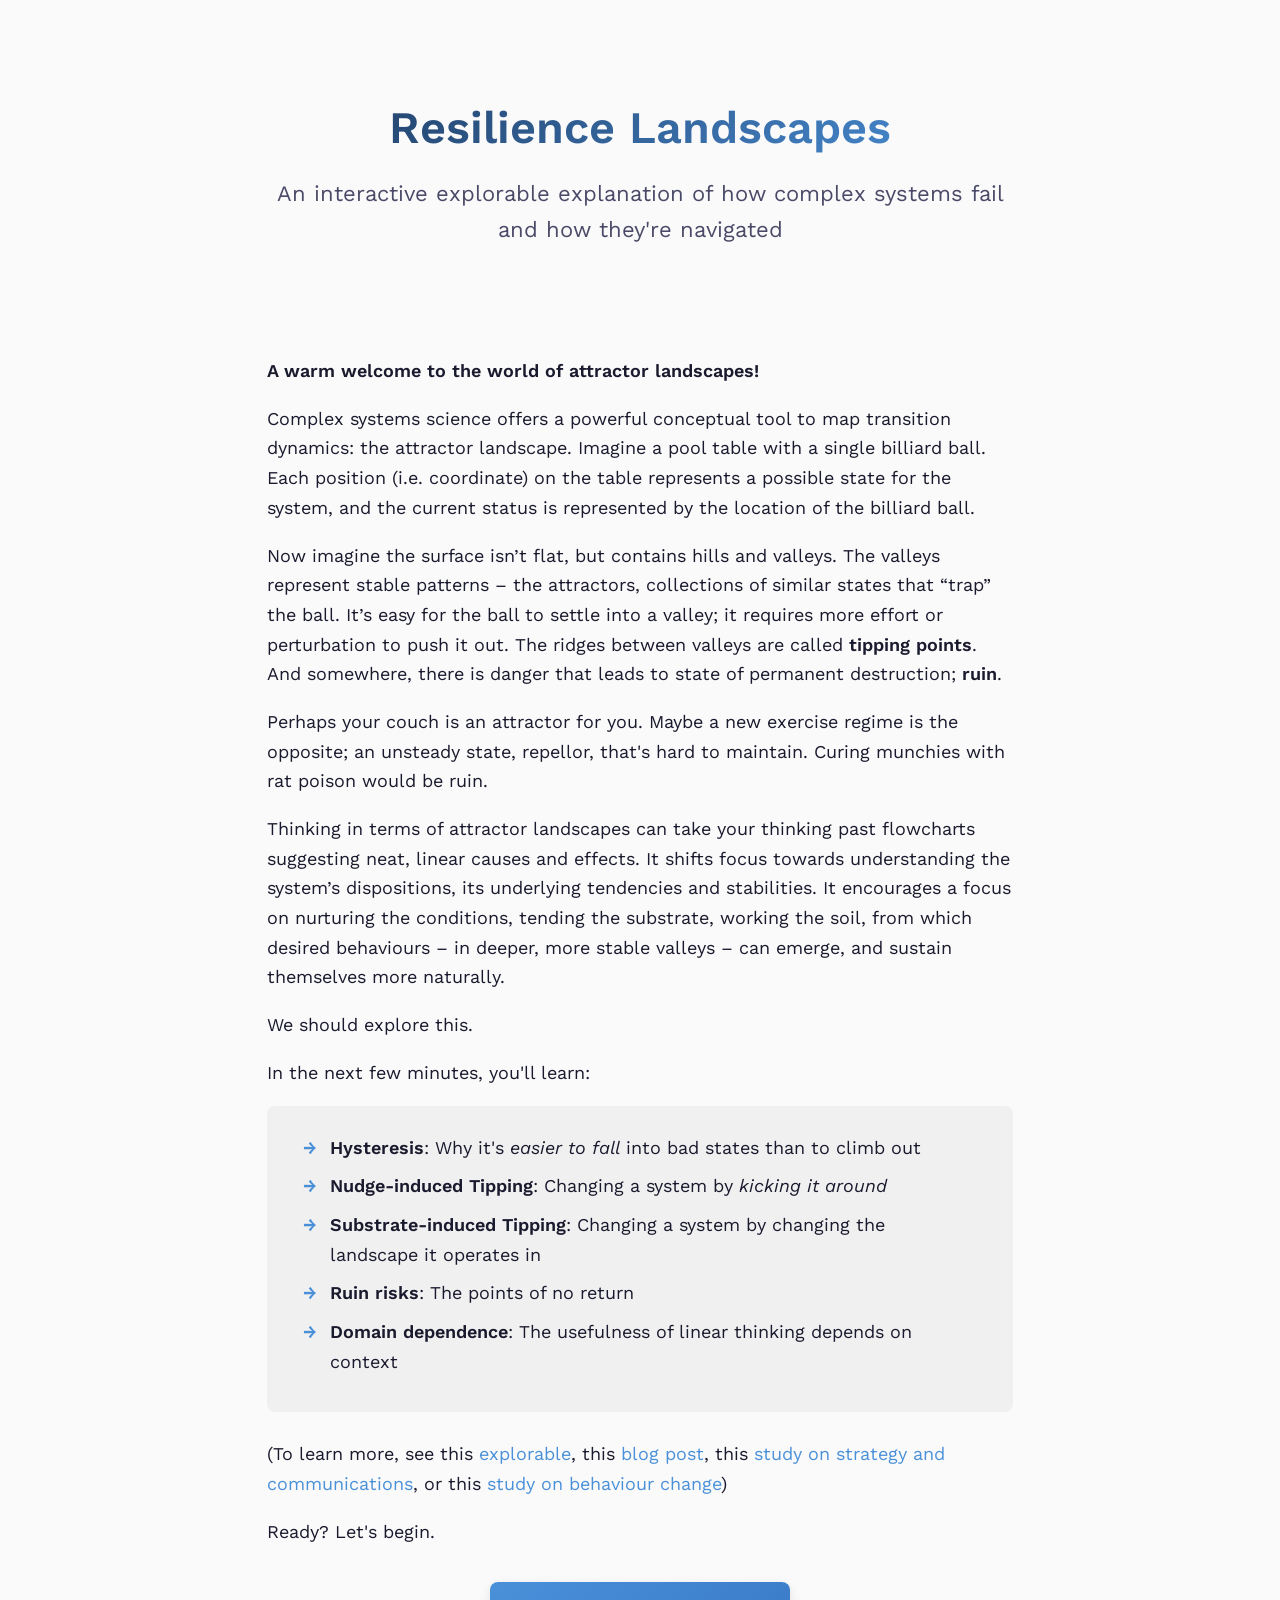
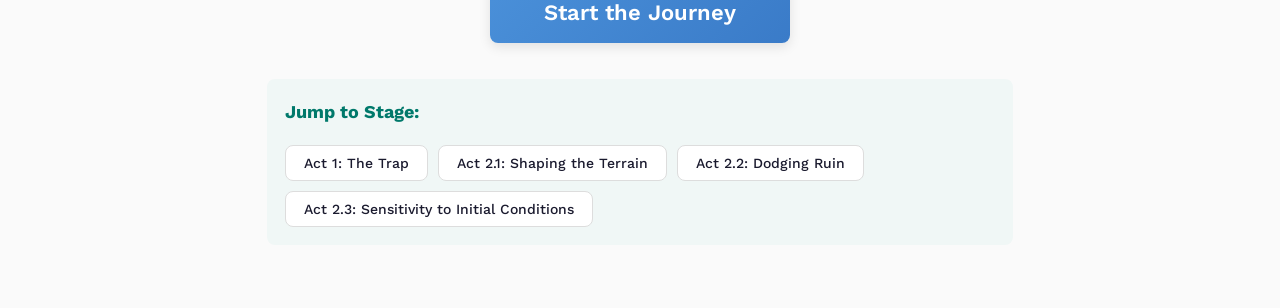
==== index.html @ 866e848c "Redesign lift/lower toggle as two-option switch in lower-right corner, add right-click tip" ====
<!DOCTYPE html>
<html lang="en">

<head>
    <meta charset="UTF-8">
    <meta name="viewport" content="width=device-width, initial-scale=1.0">
    <meta name="description"
        content="An interactive explorable teaching how complex systems fail—using attractor dynamics, tipping points, and early warning signals.">

    <title>Resilience Landscapes</title>
    <link rel="icon" type="image/png" href="favicon.png">
    <!-- Fonts -->
    <link rel="preconnect" href="https://fonts.googleapis.com">
    <link rel="preconnect" href="https://fonts.gstatic.com" crossorigin>
    <link href="https://fonts.googleapis.com/css2?family=Work+Sans:wght@400;500;600;700&display=swap" rel="stylesheet">

    <!-- Styles -->
    <link rel="stylesheet" href="css/styles.css">
</head>

<body>
    <main id="app">
        <!-- Introduction -->
        <section class="narrative-section" id="intro">
            <!-- Title Section -->
            <header class="title-section">
                <h1>Resilience Landscapes</h1>
                <p class="subtitle">An interactive explorable explanation of how complex systems fail and how they're
                    navigated</p>
            </header>

            <p><strong>A warm welcome to the world of attractor landscapes!</strong></p>
            <p>
                Complex systems science offers a powerful conceptual tool to map transition dynamics: the attractor
                landscape. Imagine a pool table with a single billiard ball. Each position (i.e. coordinate) on the
                table represents a
                possible state for the system, and the current status is represented by the location of the billiard
                ball.
            </p>
            <p>
                Now imagine the surface isn’t flat, but contains hills and valleys. The valleys represent stable
                patterns – the attractors, collections of similar states that “trap” the ball. It’s easy for the ball to
                settle into a valley; it requires more effort or perturbation to push it out. The ridges between valleys
                are called <strong>tipping points</strong>. And somewhere, there is danger that leads
                to state of permanent destruction; <strong>ruin</strong>.
            </p>
            <p>
                Perhaps your couch is an attractor for you. Maybe a new exercise regime is the opposite; an unsteady
                state, repellor, that's hard to maintain. Curing munchies with rat poison would be ruin.
            </p>
            <p>
                Thinking in terms of attractor landscapes can take your thinking past flowcharts suggesting neat, linear
                causes and effects. It shifts focus towards understanding the system’s dispositions, its underlying
                tendencies and stabilities. It encourages a focus on nurturing the conditions, tending the substrate,
                working the soil, from which desired behaviours – in deeper, more stable valleys – can emerge, and
                sustain themselves more naturally.
            </p>
            <p>
                We should explore this.
            </p>
            <p>
                In the next few minutes, you'll learn:
            </p>
            <ul class="learning-goals">
                <li><strong>Hysteresis</strong>: Why it's <em>easier to fall</em> into bad states than to climb out</li>
                <li><strong>Nudge-induced Tipping</strong>: Changing a system by <em>kicking it around</em></li>
                <li><strong>Substrate-induced Tipping</strong>: Changing a system by changing the landscape it operates
                    in</li>
                <li><strong>Ruin risks</strong>: The points of no return</li>
                <li><strong>Domain dependence</strong>: The usefulness of linear thinking depends on context</li>
            </ul>
            <p>
                (To learn more, see this <a href="https://ncase.me/attractors" target="_blank">explorable</a>, this
                <a href="http://mattiheino.com/sense-of-safety" target="_blank">blog post</a>, this <a
                    href="https://doi.org/10.3389/fpsyg.2024.1346542" target="_blank">study on strategy and
                    communications</a>, or this <a href="https://doi.org/10.1080/17437199.2022.2146598"
                    target="_blank">study on behaviour change</a>)
            </p>
            <p>
                Ready? Let's begin.
            </p>
            <button class="start-button" id="start-btn">Start the Journey</button>

            <div class="act-navigation" style="margin: 2rem 0; padding: 1rem; background: #f0f7f6; border-radius: 8px;">
                <p style="margin-top: 0; font-weight: bold; color: #00796b;">Jump to Stage:</p>
                <div style="display: flex; gap: 10px; flex-wrap: wrap;">
                    <button class="nav-link-btn" data-act="act1">Act 1: The Trap</button>
                    <button class="nav-link-btn" data-act="act2-s1">Act 2.1: Shaping the Terrain</button>
                    <button class="nav-link-btn" data-act="act2-s2">Act 2.2: Dodging Ruin</button>
                    <button class="nav-link-btn" data-act="act2-s3">Act 2.3: Sensitivity to Initial Conditions</button>
                </div>
            </div>
        </section>

        <!-- Act 1: The Trap (Hysteresis) -->
        <section class="act-section" id="act1" style="display: none;">
            <h2>Act 1: The Trap</h2>

            <div id="act1-narrative-overlay" class="narrative-overlay hidden">
                <!-- Screen 1: Debrief -->
                <div id="act1-screen-debrief" class="screen">
                    <h3>What just happened?</h3>
                    <p>
                        You probably noticed: it took <strong class="entry-cost">1 click</strong> to fall in,
                        but it required <strong class="exit-cost">~8 clicks</strong> of persistent effort to escape.
                    </p>
                    <p>
                        This asymmetry is called <strong>hysteresis</strong>.
                    </p>
                    <p>
                        For example: Communities lose trust quickly but rebuild it slowly.
                        It's easy to fall into bad states, expensive to escape.
                    </p>
                    <p>
                        Or think of a neighborhood that loses its last grocery store.
                        Residents leave. Property values drop. Getting a new store?
                        That requires <em>reversing</em> a downward spiral – far harder than the initial decline.
                    </p>
                    <p>
                        It is rarely a single thing that causes anything in human systems, but rather often a
                        combination of
                        factors that only become known after the fact. This is captured in the sayings "Everything is
                        obvious, once you know the answer", as well as "It's tough to make predictions, especially about
                        the
                        future."
                    </p>
                    <p>
                        Notice that by moving the ball to the adjacent tiles, you did something very important. You took
                        steps to the <strong>"adjacent possible"</strong> state; a place you could get from where you
                        currently were. This
                        will be explored as we move further.
                    </p>
                    <button class="continue-btn" id="act1-btn-continue">Continue →</button>
                </div>
            </div>

            <div class="act-content">
                <p class="instruction">
                    The ball sits on a plateau. <strong>Click an adjacent tile</strong> to move the ball.
                    <br><br>
                    Try to get it into the valley (the dark green area).
                </p>
                <div class="simulation-container">
                    <canvas id="act1-canvas"></canvas>
                    <div class="controls">
                        <!-- Click counter removed per user request -->
                    </div>
                </div>
                <div class="act1-phases">
                    <div class="phase" id="phase2-instructions" style="display: none;">
                        <p>Now <strong>move the ball OUT of the valley</strong>. Slopes are slippery – if you stop for
                            too long, the ball will slide back down!</p>
                    </div>
                </div>
            </div>
        </section>


        <!-- Act 1 Intermission (Omitted for the time being on purpose!) -->
        <section class="act-section" id="intermission" style="display: none;">
            <h2>Intermission</h2>
            <div class="act-content">
                <p>
                    What did you think about this first interaction?
                </p>

                <form name="act1-feedback" method="POST" netlify data-netlify="true" class="feedback-form"
                    style="margin: 2rem 0;">
                    <input type="hidden" name="form-name" value="act1-feedback" />
                    <input type="hidden" name="attempts" id="stats-attempts" value="1" />
                    <input type="hidden" name="nudges_out" id="stats-nudges-out" value="0" />

                    <!-- Honeypot field - hidden from humans, visible to bots -->
                    <div class="ohnohoney">
                        <label for="website">Website</label>
                        <input type="text" name="website" id="website" autocomplete="off" tabindex="-1" />
                    </div>

                    <textarea name="feedback" id="user-feedback" placeholder="Share your thoughts here..."
                        style="width: 100%; min-height: 120px; padding: 1rem; border-radius: 8px; border: 1px solid #ddd; font-family: inherit; margin-bottom: 1rem;"></textarea>
                    <button type="submit" class="continue-btn" id="send-feedback-btn">Share Thoughts</button>
                    <p id="feedback-thanks" style="display: none; color: #4db6ac; font-weight: bold; margin-top: 1rem;">
                        Thanks for the feedback!
                    </p>
                </form>

                <button class="continue-btn" id="continue-to-act2" style="margin-top: 1rem;">Continue to Act 2
                    →</button>
            </div>
        </section>

        <!-- Act 2: Changing the Landscape -->
        <section class="act-section" id="act2" style="display: none;">
            <h2>Act 2: Changing the Landscape</h2>

            <div id="act2-narrative-overlay" class="narrative-overlay">
                <!-- Screen 1: System Definition -->
                <div id="act2-screen-setup" class="screen active">
                    <h3>Define your System</h3>
                    <p>Before we begin, think of a system you care about, and which is trying to reach some goal
                        – this could be e.g. yourself, or your community, city, or organisation. Let's
                        imagine the <strong>ball</strong> is that system.</p>

                    <div class="input-group">
                        <label>What is your system?</label>
                        <input type="text" id="act2-input-system" placeholder="e.g. Townsville" />
                    </div>

                    <p>Now, what is a desirable state – a <strong>goal</strong> – this system is striving for? This will
                        be
                        represented by the <strong>star</strong> (⭐) on your landscape.</p>

                    <div class="input-group">
                        <label>What is the goal the system is reaching for?</label>
                        <input type="text" id="act2-input-goal"
                            placeholder="e.g. Ability to survive a 1-week electricity outage" />
                    </div>

                    <button class="continue-btn" id="act2-btn-next-1">Next</button>
                </div>

                <!-- Screen 2: Landscape Mechanics -->
                <div id="act2-screen-concepts" class="screen">
                    <h3>The Landscape of States</h3>
                    <p>In this view, each coordinate on the landscape represents a possible "state" of your system.</p>
                    <p><strong>Valleys</strong> are attractors: collections of coordinates that naturally pull the
                        system toward
                        them. If <span class="val-goal">your goal</span> is a set of states in an attractor, it's easy
                        to maintain it.</p>
                    <p><strong>Ridges</strong> are "repellors": unstable or difficult states that push the system away.
                        If <span class="val-goal">your goal</span> is a set of states in a repellor, it's difficult to
                        maintain it.
                    </p>
                    <p>But navigation is not necessarily about moving the ball directly – it could be about shaping the
                        landscape of
                        possibilities, as we'll see next.</p>
                    <button class="continue-btn" id="act2-btn-next-2">Next</button>
                </div>

                <!-- Screen 3: N-Tipping (Observation) -->
                <div id="act2-screen-observation" class="screen">
                    <h3>Stability goes bye-bye in the wild!</h3>
                    <p>In act 1 you had perfect control of the ball, and the environment was static.</p>
                    <p>But living systems don't exist in a vacuum. They are constantly influenced by external
                        and internal events, including shocks and interactions with their environment.</p>
                    <p>Watch how the smaller events – vibrations – and larger shocks, depicted by <strong>red
                            arrows</strong>, nudge <span class="val-system">your system</span>
                        in its space of possibilities.
                        Just observe how it drifts through its current environment.</p>
                    <button class="continue-btn" id="act2-btn-ready">Begin Observation</button>
                </div>

                <!-- Screen 4: B-Tipping Prompt -->
                <div id="act2-screen-play-prompt" class="screen">
                    <h3>Reshaping the Path</h3>
                    <p>Now it's your turn. To help <span class="val-system">the system</span> reach <span
                            class="val-goal">the goal</span>, you must reshape the terrain itself. But first, a few
                        concepts.</p>
                    <p>When real systems abruptly change their state ("tip"), it happens by one or both of the following
                        processes:</p>
                    <p>
                        <strong>N-Tipping</strong> ("noise-induced"): In Act 1, you nudged the system over a tipping
                        point, and it fell into the attractor valley.
                    </p>
                    <p>
                        <strong>B-tipping</strong> ("bifurcation-induced"): Here tipping occurs, when what the landscape
                        allows, is changed.
                    </p>
                    <p>In what follows, you're acting more as a steward than a driver of the system. <strong>Stamp the
                            terrain</strong> (click to lift/lower) to create a path of attractors – and
                        remove the repellors standing in the way.</p>
                    <button class="continue-btn" id="act2-btn-start">Start stewarding</button>
                    <p class="tip" style="font-size: 0.85rem; color: #666; margin-top: 0.75rem; font-style: italic;">
                        💡 Tip: On a computer, you can right-click to quickly toggle between lift and lower.
                    </p>
                </div>

                <!-- Screen 5: Strategic Debrief (Retry 1) -->
                <div id="act2-screen-strategy" class="screen">
                    <h3>Success!</h3>
                    <p>You reached <span class="val-goal">the goal</span> in <span class="val-clicks">X</span>
                        stamps.
                    </p>
                    <p>But can we be more strategic? Often, it's more effective to first <strong>lower terrain below
                            the
                            goal</strong>
                        deeply, then <strong>craft a valley backwards</strong> from the goal to wherever the ball
                        now
                        is.</p>
                    <p>You can also <strong>raise the areas</strong> where you <em>don't</em> want the system to go,
                        to
                        make negative movement harder.</p>
                    <p><strong>Warning:</strong> Notice that a skull has emerged in the landscape. This is a state
                        of
                        destruction called
                        <strong>ruin</strong>.
                        Hitting ruin means game over!
                    </p>
                    <button class="continue-btn" id="act2-btn-replay-1">Let's go!</button>
                </div>

                <!-- Screen 6: Strategic Learning (Retry 2) -->
                <div id="act2-screen-comparison" class="screen">
                    <div id="comparison-result">
                        <!-- Dynamic text -->
                    </div>
                    <p>Working backwards from a goal is what people mean when they say <em>"begin with the end in
                            mind"</em>.</p>
                    <p>There was uncertainty about where the ball would be by the time your "canal"
                        was finished, but you were able to hold off the final part of the construction to the last
                        minute.</p>
                    <p><strong>But there's a
                            catch:</strong> This strategy works because the landscape and the goal are stable, and
                        you
                        can invest your resources ("stamps") up front, knowing they will pay dividents later.</p>
                    <p>Try using the same "working backwards" strategy again, but <strong>beware:</strong>
                        There are now many more coordinates that instill ruin.</p>
                    <p>In complex systems, preventing ruin is imperative:
                    <blockquote><strong>"The first rule of life is not to die."</strong></blockquote>
                    This is because destruction nullifies all your potential future wins. Hence, take risks but cut
                    your
                    downside.</p>
                    <p>You can do this by <strong>immediately raising the terrain</strong> below ruin states.</p>
                    <p>Do this first, then carry on with the "working backwards from the goal" strategy.</p>
                    <button class="continue-btn" id="act2-btn-replay-2">Start Final Try</button>
                </div>

                <!-- Screen 7: Act 2 Stage 2 Surprise (Uh-oh) -->
                <div id="act2-screen-s2-surprise" class="screen">
                    <h3>Uh-oh!</h3>
                    <p>Something has profoundly shifted!</p>
                    <p>What was once your <strong>Goal</strong> (⭐) has collapsed into a <strong>Ruin</strong> (💀).
                        Reaching it now means failure for <span class="val-system">the system</span>.</p>
                    <p>This is what often happens in the real world; today's goals can be tomorrow's stray paths.
                    </p>
                    <p>Your new <strong>Goal</strong> has moved to the North-West. You must pivot your landscaping
                        strategy
                        immediately to avoid disaster!</p>
                    <button class="continue-btn" id="act2-s2-btn-pivot">Pivot, quickly!</button>
                </div>

                <!-- Screen 7: Final Stage Debrief -->
                <div id="act2-screen-final" class="screen">
                    <h3>Master of Landscapes</h3>
                    <p>You've demonstrated that systemic change isn't just about pushing harder, but changing shape
                        of
                        the possibilities – which states (i.e. coordinates) are easy to arrive at, and which are
                        more
                        difficult.</p>
                    <blockquote>"Changing the landscape changes the future."</blockquote>
                    <p>You've seen that strategies such as "beginning with the end in mind" and working backwards
                        can be
                        effective, but only in the appropriate context; in this case, stability. Conversely, in
                        stable
                        terrains, moving the ball by only shifting the area directly around it, can be very
                        wasteful.
                    </p>
                    <p>By moulding what's possible, you enabled positive B-tipping and mastered the first stage of
                        managing resilience landscapes.</p>
                    <p>There's one more thing to see here. Observe how the ball doesn't always drop to the same
                        direction.
                    </p>
                    <button class="continue-btn" id="act2-btn-complete">Show me.</button>
                </div>

                <!-- Screen 8: Stage 2 Intro -->
                <div id="act2-screen-s2-intro" class="screen">
                    <h3>Stage 2: The Evolving Landscape</h3>
                    <p>Now that you've mastered the basics of B-tipping, let's refine your approach.</p>
                    <p>Remember the strategy: First <strong>lower terrain below the goal</strong>, then
                        <strong>craft a
                            valley backwards</strong> to the system's current state. Finally, <strong>raise the
                            areas</strong> you want to avoid.
                    </p>
                    <p>Ready to steward <span class="val-system">the system</span> through this next challenge?</p>
                    <button class="continue-btn" id="act2-s2-btn-start">Start Stage 2</button>
                </div>

                <!-- Screen 8: Act 2 Stage 2 Failure -->
                <div id="act2-screen-s2-failed" class="screen">
                    <h3>System Collapse</h3>
                    <p><span class="val-system">The system</span> reached the <strong>Ruin</strong> state. This is a
                        point of no return from which the system cannot recover.</p>
                    <p>In complex systems, preventing ruin is imperative: "The first rule of life is not to die."
                    </p>
                    <p>This is because destruction nullifies all your potential future wins. Hence, take risks but
                        cut
                        your downside.</p>
                    <button class="continue-btn" id="act2-s2-btn-retry">Try Again</button>
                </div>

                <!-- Sensitivity Demo: Retry Overlay -->
                <div id="act2-screen-sensitivity-retry" class="screen">
                    <h3>Sensitivity Check</h3>
                    <p>Watch the ball roll again from the <strong>exact same starting position</strong>.</p>
                    <p>If the system isn't sensitive to initial conditions, it should follow the <em>exact same
                            path</em>. Sometimes it acts similarly, other times it diverges wildly.</p>
                    <button class="continue-btn" id="act2-sens-btn-retry">Start Next Run</button>
                </div>

                <!-- Sensitivity Demo: Explanation -->
                <div id="act2-screen-sensitivity-explainer" class="screen">
                    <h3>Sensitivity to Initial Conditions</h3>
                    <p>Even though the ball started at the exact same spot, tiny microscopic differences (and
                        randomness) caused
                        it to take a completely different path.</p>
                    <p>This is the hallmark of chaos: <strong>Sensitivity to Initial Conditions</strong> (AKA "the
                        butterfly
                        effect").</p>
                    <p>When you deal with the nuances of complex systems, you cannot predict their future path,
                        because
                        you can never measure the current state precisely enough to account for all minute
                        eventualities.</p>
                    <p>To learn more, see Table 1 <a
                            href="https://www.tandfonline.com/doi/full/10.1080/17437199.2022.2146598"
                            target="_blank">here</a>.</p>
                    <button class="continue-btn" id="act2-explainer-btn-next">Continue</button>
                </div>

                <!-- Questionnaire -->
                <div id="act2-screen-questionnaire" class="screen">
                    <h3>Reflection</h3>
                    <p>Help us understand how these concepts apply to your system.</p>

                    <form name="act2-reflection" method="POST" netlify data-netlify="true" class="feedback-form"
                        style="display: block;">
                        <input type="hidden" name="form-name" value="act2-reflection" />

                        <!-- Honeypot field -->
                        <div class="ohnohoney">
                            <label for="website-reflect">Website</label>
                            <input type="text" name="website" id="website-reflect" autocomplete="off" tabindex="-1" />
                        </div>

                        <label style="display:block; margin-top:1rem; font-weight:bold;">1. Ruin States</label>
                        <p style="font-size:0.9rem; margin-bottom:0.5rem;">What might be a "ruin state" (point of no
                            return) for <span class="val-system">your system</span>?</p>
                        <textarea name="ruin_examples"
                            placeholder="e.g. Bankruptcy, ecological collapse, loss of trust..."
                            style="width: 100%; min-height: 60px;"></textarea>

                        <label style="display:block; margin-top:1rem; font-weight:bold;">2. Adjacent
                            Possible</label>
                        <p style="font-size:0.9rem; margin-bottom:0.5rem;">If <span class="val-system">your
                                system</span> is your system and <span class="val-goal">the goal</span> is a goal...
                            what is a positive "adjacent possible" state available right now? E.g. for a person
                            who's
                            looking to increase their physical activity, this could be going out for one extra walk
                            every week.</p>
                        <textarea name="adjacent_possible" placeholder="A state one step from where you're at"
                            style="width: 100%; min-height: 60px;"></textarea>

                        <div style="margin-top:1rem;">
                            <label style="display:flex; align-items:center; gap:0.5rem;">
                                <input type="checkbox" name="cant_think_of_anything" value="yes">
                                <span>I can't think of anything right now.</span>
                            </label>
                        </div>

                        <p style="font-size: 0.8rem; color: #666; margin-top: 1rem;">
                            Privacy Note: Your responses are anonymous and help us improve this educational tool.
                            Avoid
                            sharing data from which you or others could be identified.
                        </p>

                        <button type="submit" class="continue-btn" style="margin-top:1rem;">Submit &
                            Continue</button>
                    </form>
                </div>
            </div>

            <div class="act-content">
                <div id="act2-canvas-wrapper" style="position: relative;">
                    <canvas id="act2-canvas"></canvas>
                </div>

            </div>
        </section>

        <!-- Act 2 Quiz -->
        <section class="quiz-section" id="act2-quiz" style="display: none;">
            <h3>Quick Check</h3>
            <p>For each scenario, decide: was it N-tipping or B-tipping?</p>
            <div class="quiz-questions">
                <div class="quiz-question" data-correct="n">
                    <p class="scenario">A well-funded hospital is overwhelmed by an unexpected pandemic surge.</p>
                    <button class="quiz-btn" data-answer="n">N-Tipping (Random Shock)</button>
                    <button class="quiz-btn" data-answer="b">B-Tipping (Eroded Resilience)</button>
                    <button class="quiz-btn" data-answer="nb">Both in conjunction</button>
                    <div class="feedback"></div>
                </div>
                <div class="quiz-question" data-correct="b">
                    <p class="scenario">A bridge that passed inspections for years suddenly collapses after decades of
                        deferred maintenance.</p>
                    <button class="quiz-btn" data-answer="n">N-Tipping (Random Shock)</button>
                    <button class="quiz-btn" data-answer="b">B-Tipping (Eroded Resilience)</button>
                    <button class="quiz-btn" data-answer="nb">Both in conjunction</button>
                    <div class="feedback"></div>
                </div>
                <div class="quiz-question" data-correct="n">
                    <p class="scenario">A freak lightning strike causes a massive wildfire in a healthy forest.</p>
                    <button class="quiz-btn" data-answer="n">N-Tipping (Random Shock)</button>
                    <button class="quiz-btn" data-answer="b">B-Tipping (Eroded Resilience)</button>
                    <button class="quiz-btn" data-answer="nb">Both in conjunction</button>
                    <div class="feedback"></div>
                </div>
                <div class="quiz-question" data-correct="nb">
                    <p class="scenario">A society where bad governance actors have caused trust to erode, and a single
                        act of police violence causes riots that spread country-wide.</p>
                    <button class="quiz-btn" data-answer="n">N-Tipping (Random Shock)</button>
                    <button class="quiz-btn" data-answer="b">B-Tipping (Eroded Resilience)</button>
                    <button class="quiz-btn" data-answer="nb">Both in conjunction</button>
                    <div class="feedback"></div>
                </div>
            </div>
            <button class="continue-btn" id="continue-to-act2-debrief" style="display: none;">Continue →</button>
        </section>

        <!-- Act 2 Debrief Part 1 -->
        <section class="debrief-section" id="act2-debrief" style="display: none;">
            <div class="debrief-content">
                <h3>Two Paths Towards Change</h3>
                <p>
                    <strong>N-Tipping</strong> (noise-induced): Everything seemed stable.
                    Then a shock pushed the ball over the edge.
                </p>
                <p>
                    <strong>B-Tipping</strong> (bifurcation-induced): The landscape itself changed.
                    The valley eroded until even a gentle breeze was enough to move the ball.
                </p>
                <p>
                    We can think of Black Swans – unexpected extreme events with big consequences – as cases of
                    N-tipping. The COVID-19 pandemic would be one for most people (although it wasn't a surprise for the
                    initiated). N-tipping is not always bad; winning the lottery would count, too.<br><br>
                    For other things, there is no perceptible change as we sit in an attractor, but its resilience
                    slowly erodes – until the formerly-stable state is destabilised and we may not even notice until it
                    actually tips. Such periods of
                    b-tipping-induced instability are times of both opportunity and danger.
                </p>
                <p>
                    Most abrupt changes involve <em>both</em>: Consider
                    a system weakened by gradual erosion, finished off by a shock that
                    wouldn't have mattered years earlier.
                </p>
                <button class="continue-btn" id="continue-to-act2-debrief-2">Continue →</button>
            </div>
        </section>

        <!-- Act 2 Debrief Part 2 -->
        <section class="debrief-section" id="act2-debrief-extra" style="display: none;">
            <div class="debrief-content">
                <p>
                    Consider the following example, and the idiom <em>The straw that broke the camel's back</em>:
                </p>
                <blockquote>
                    "To give an example of the behaviour change process of smoking cessation: The
                    combination of influences on behaviour develops a landscape in which one attractor is ‘smoking’, the
                    other one ‘non-smoking’. Combinations of counselling interventions, environmental factors, access to
                    tobacco products etc. could make the ‘smoking’ attractor more fragile (i.e., shallower). Hence, a
                    small additional push could make the system tip to the other attractor (non-smoking) – for
                    example, a pharmacological intervention that temporarily stopped cravings, improving ability to
                    resist
                    temptations. However, if that new attractor (non-smoking) is also rather shallow, another push –
                    even from random
                    events such as facing some adversity or disappointment, or being offered a smoke by a colleague –
                    could make the system tip back to the previous attractor (smoking). In such a way, the process of
                    stopping smoking and relapsing can be explained as a combination of B and N-tipping." <br><br>
                    - Adapted from (<a href="https://www.tandfonline.com/doi/full/10.1080/17437199.2022.2146598"
                        target="_blank">this article</a>)
                </blockquote>
                <p>
                    When the camel's back finally breaks, you may see analysts running to the scene – to examine the
                    unique back-breaking abilities of the final straw. But often it was never that specific straw! It
                    was
                    everything that came before; the forces shaping of the landscape, and those moving the ball.
                </p>

                <p style="margin-top: 2rem; font-weight: bold;">
                    What are your impressions of this interactive exploration? We'd love to hear from you.
                </p>

                <form name="act2-feedback" method="POST" netlify data-netlify="true" class="feedback-form"
                    style="margin: 1rem 0;">
                    <input type="hidden" name="form-name" value="act2-feedback" />
                    <input type="hidden" name="act" value="act2" />
                    <input type="hidden" name="system" id="form-act2-system" value="" />
                    <input type="hidden" name="goal" id="form-act2-goal" value="" />

                    <!-- Honeypot field -->
                    <div class="ohnohoney">
                        <label for="website-act2">Website</label>
                        <input type="text" name="website" id="website-act2" autocomplete="off" tabindex="-1" />
                    </div>

                    <textarea name="feedback" id="act2-feedback-text" placeholder="Share your thoughts..."
                        style="width: 100%; min-height: 100px; padding: 0.8rem; border-radius: 8px; border: 1px solid #ddd; font-family: inherit; margin-bottom: 1rem;"></textarea>
                </form>

                <button class="continue-btn" id="continue-to-act3">Continue</button>
            </div>
        </section>

        <!-- Act 3: Reading the Wobble -->
        <section class="act-section" id="act3" style="display: none;">
            <h2>Act 3: Reading the Wobble</h2>
            <div class="act-content">
                <p class="instruction">
                    The landscape is hidden in fog. You can only see the ball—and how it moves.
                    Watch for <strong>warning signs</strong> that tipping is near.
                </p>
                <div class="simulation-container wobble-sim">
                    <canvas id="act3-canvas"></canvas>
                    <div class="wobble-indicators">
                        <div class="indicator">
                            <span class="indicator-label">Oscillation:</span>
                            <div class="indicator-bar">
                                <div class="indicator-fill" id="oscillation-bar"></div>
                            </div>
                        </div>
                        <div class="indicator">
                            <span class="indicator-label">Recovery Speed:</span>
                            <div class="indicator-bar">
                                <div class="indicator-fill" id="recovery-bar"></div>
                            </div>
                        </div>
                    </div>
                    <div class="controls">
                        <button id="evacuate-btn" class="evacuate-btn">🚨 EVACUATE</button>
                        <p class="evacuate-warning">Costly action—use wisely!</p>
                    </div>
                    <div class="score-display">
                        <span>Score: <span id="act3-score">0</span></span>
                    </div>
                </div>
                <div class="hints-panel">
                    <h4>What to watch for:</h4>
                    <ul>
                        <li><strong>Increased wobble:</strong> The ball swings wider and wider</li>
                        <li><strong>Slow recovery:</strong> After a disturbance, the ball takes longer to settle</li>
                    </ul>
                    <p class="hint-note">These are signs of <em>critical slowing down</em>—the system is losing its
                        grip.</p>
                </div>
            </div>
        </section>

        <!-- Act 3 Debrief -->
        <section class="debrief-section" id="act3-debrief" style="display: none;">
            <div class="debrief-content">
                <h3>You don't need to see the cliff</h3>
                <p>
                    You learned to read the <strong>early warning signals</strong>:
                </p>
                <ul>
                    <li><strong>Increased variance:</strong> The ball wobbles more as the valley shallows</li>
                    <li><strong>Critical slowing down:</strong> Recovery takes longer near tipping points</li>
                </ul>
                <blockquote>
                    "You don't need to see the cliff to know you're near it.
                    Watch the wobble."
                </blockquote>
                <p>
                    In real systems, this might be: rising volatility in markets,
                    longer recovery times for ecosystems, or increasing polarization in societies.
                </p>
                <button class="continue-btn" id="continue-to-act4">Continue →</button>
            </div>
        </section>

        <!-- Act 4: The Myth of Panic -->
        <section class="act-section" id="act4" style="display: none;">
            <h2>Act 4: The Myth of Panic</h2>
            <div class="act-content">
                <p class="instruction">
                    You're now a <strong>community leader</strong>. A slow-building crisis approaches.
                    How will you communicate with your community?
                </p>
                <div class="simulation-container myth-sim">
                    <canvas id="act4-canvas"></canvas>
                    <div class="resource-panel">
                        <div class="resource">
                            <span class="resource-icon">🤝</span>
                            <span class="resource-label">Public Trust:</span>
                            <span class="resource-value" id="trust-value">100</span>
                        </div>
                        <div class="resource">
                            <span class="resource-icon">⏱️</span>
                            <span class="resource-label">Turns remaining:</span>
                            <span class="resource-value" id="turns-value">10</span>
                        </div>
                    </div>
                    <div class="legend-panel">
                        <div class="legend-item"><span class="legend-color ball-color"></span> Community Safety (the
                            ball)</div>
                        <div class="legend-item"><span class="legend-color valley-color"></span> Precautionary Norms
                            (valleys)</div>
                        <div class="legend-item"><span class="legend-color fog-color"></span> Public Uncertainty (fog)
                        </div>
                    </div>
                </div>
                <div class="choice-panel">
                    <h4>Turn <span id="current-turn">1</span>: Choose your approach</h4>
                    <div class="choices">
                        <button class="choice-btn" id="reassure-btn">
                            <span class="choice-icon">😌</span>
                            <span class="choice-title">"Stay Calm"</span>
                            <span class="choice-effect">Trust +5 | Fog remains</span>
                        </button>
                        <button class="choice-btn" id="warn-btn">
                            <span class="choice-icon">📢</span>
                            <span class="choice-title">"Warn & Empower"</span>
                            <span class="choice-effect">Trust −15 | Fog clears, community digs in</span>
                        </button>
                    </div>
                </div>
            </div>
        </section>

        <!-- Act 4 Debrief -->
        <section class="debrief-section" id="act4-debrief" style="display: none;">
            <div class="debrief-content">
                <h3>The Myth of Mass Panic</h3>
                <p id="act4-result"></p>
                <p>
                    Disaster researchers have consistently found that <strong>panic is rare</strong>.
                    The real danger isn't that people will panic—it's that they won't be prepared.
                </p>
                <blockquote>
                    "The 'myth of mass panic' assumes transparency causes chaos.
                    Research shows the opposite: informed communities self-organize.
                    Hiding risk prevents adaptation."
                    <cite>— Based on Quarantelli's disaster research</cite>
                </blockquote>
                <p>
                    When you warned people, they <em>dug in</em>—literally deepening their own valleys,
                    building resilience from the bottom up. The short-term trust hit
                    was worth the long-term survival.
                </p>
                <button class="continue-btn" id="continue-to-act5">Continue →</button>
            </div>
        </section>

        <!-- Act 5: The Governor -->
        <section class="act-section" id="act5" style="display: none;">
            <h2>Act 5: The Governor</h2>
            <div class="act-content">
                <p class="instruction">
                    You have <strong>50 Resilience Points</strong> to prepare your city for an uncertain future.
                    Survive 3 crisis rounds.
                </p>
                <div class="simulation-container governor-sim">
                    <canvas id="act5-canvas"></canvas>
                    <div class="budget-panel">
                        <div class="budget-display">
                            <span class="budget-icon">💰</span>
                            <span class="budget-label">Resilience Points:</span>
                            <span class="budget-value" id="rp-value">50</span>
                        </div>
                        <div class="round-display">
                            <span class="round-icon">🌀</span>
                            <span class="round-label">Crisis Round:</span>
                            <span class="round-value" id="round-value">Preparation</span>
                        </div>
                    </div>
                </div>
                <div class="action-panel">
                    <h4>Choose an action:</h4>
                    <div class="actions">
                        <button class="action-btn" data-action="deepen" data-cost="3">
                            <span class="action-icon">⛏️</span>
                            <span class="action-name">Deepen</span>
                            <span class="action-cost">−3 RP</span>
                            <span class="action-desc">Make current valley more stable</span>
                        </button>
                        <button class="action-btn" data-action="widen" data-cost="5">
                            <span class="action-icon">↔️</span>
                            <span class="action-name">Widen</span>
                            <span class="action-cost">−5 RP</span>
                            <span class="action-desc">Expand valley to tolerate lateral shocks</span>
                        </button>
                        <button class="action-btn" data-action="scout" data-cost="2">
                            <span class="action-icon">🔍</span>
                            <span class="action-name">Scout</span>
                            <span class="action-cost">−2 RP</span>
                            <span class="action-desc">Reveal one foggy hex</span>
                        </button>
                        <button class="action-btn" data-action="barrier" data-cost="8">
                            <span class="action-icon">🧱</span>
                            <span class="action-name">Barrier</span>
                            <span class="action-cost">−8 RP</span>
                            <span class="action-desc">Block path to ruin</span>
                        </button>
                    </div>
                    <button class="ready-btn" id="ready-btn">Ready for Crisis →</button>
                </div>
            </div>
        </section>

        <!-- Act 5 Debrief / Final -->
        <section class="debrief-section" id="final-debrief" style="display: none;">
            <div class="debrief-content">
                <h3>Final Assessment</h3>
                <div id="final-diagnosis"></div>

                <h3>What You've Learned</h3>
                <ul class="final-learnings">
                    <li><strong>Hysteresis:</strong> It's easier to fall than to climb out</li>
                    <li><strong>N-Tipping:</strong> Random shocks can topple stable systems</li>
                    <li><strong>B-Tipping:</strong> Gradual erosion makes systems fragile</li>
                    <li><strong>Early Warning Signals:</strong> Wobble and slow recovery predict tipping</li>
                    <li><strong>Transparency:</strong> Informed communities self-organize and adapt</li>
                    <li><strong>Balance:</strong> Resilience requires both depth and flexibility</li>
                </ul>

                <blockquote class="final-quote">
                    "The goal isn't to predict the future—it's to build systems
                    that can handle the futures we can't predict."
                </blockquote>

                <div class="credits">
                    <p>
                        Based on research by Matti T.J. Heino and colleagues on
                        <a href="#">attractor landscapes</a> and
                        <a href="#">resilience under uncertainty</a>.
                    </p>
                    <p>
                        Inspired by <a href="https://ncase.me">Nicky Case's</a> explorable explanations.
                    </p>
                </div>
            </div>
        </section>

        <!-- End Screen -->
        <section class="debrief-section" id="end-screen" style="display: none;">
            <div class="debrief-content">
                <h3>Thank You for Exploring!</h3>
                <p>
                    Thank you for taking the time to journey through these resilience landscapes.
                </p>
                <p>
                    The explorable is being improved and there are more acts to come! Future stages will explore even
                    more strange and wonderful
                    phenomena
                    that prohibit direct control in real-world contexts, helping us better understand how to
                    steward complex systems.
                </p>
                <p>
                    Meanwhile, to learn more, see this <a href="https://ncase.me/attractors"
                        target="_blank">explorable</a>, this
                    <a href="http://mattiheino.com/sense-of-safety" target="_blank">blog post</a>, this <a
                        href="https://doi.org/10.3389/fpsyg.2024.1346542" target="_blank">study on strategy and
                        communications</a>, or this <a href="https://doi.org/10.1080/17437199.2022.2146598"
                        target="_blank">study on behaviour change</a>.
                </p>
                <blockquote>
                    "The goal isn't to predict the future—it's to build systems
                    that can handle the futures we can't predict."
                </blockquote>
                <p>
                    So, shape your terrain, cut the downside, and open up the upside. <br><br>Take care and see you
                    later!
                </p>
                <button class="continue-btn" id="restart-btn-end">Start Over</button>
            </div>
        </section>

    </main>

    <!-- Scripts -->
    <script src="js/hexGrid.js"></script>
    <script src="js/perlin.js"></script>
    <script src="js/terrain.js"></script>
    <script src="js/ball.js"></script>
    <script src="js/fog.js"></script>
    <script src="js/acts/act1-trap.js"></script>
    <script src="js/acts/act2-landscape-data.js"></script>
    <script src="js/acts/act2-tipping.js"></script>
    <script src="js/acts/act2-quiz.js"></script>
    <script src="js/acts/act3-wobble.js"></script>
    <script src="js/acts/act4-panic.js"></script>
    <script src="js/acts/act5-governor.js"></script>
    <script src="js/main.js"></script>
</body>

</html>
---- css/styles.css ----
/* ========================================
   RESILIENCE LANDSCAPES - MAIN STYLESHEET
   ======================================== */

/* CSS Custom Properties (Design Tokens) */
:root {
    /* Colors - Core Palette */
    --bg-primary: #FAFAFA;
    --bg-secondary: #F0F0F0;
    --text-primary: #1A1A2E;
    --text-secondary: #4A4A68;
    --text-muted: #8888A0;

    /* Colors - Elevation Gradient (valleys to ridges) */
    --elevation-deep: #1E3A5F;
    /* -3: Deep valley */
    --elevation-medium: #2E86AB;
    /* -2: Medium valley */
    --elevation-shallow: #45B7A0;
    /* -1: Shallow valley */
    --elevation-neutral: #A0A0A0;
    /*  0: Neutral */
    --elevation-low-ridge: #E8A838;
    /* +1: Low ridge */
    --elevation-medium-ridge: #E07B39;
    /* +2: Medium ridge */
    --elevation-high-ridge: #E84855;
    /* +3: High ridge */
    --elevation-ruin: #0D0D1A;
    /* Ruin state */

    /* Colors - Semantic */
    --accent-primary: #4A90D9;
    --accent-success: #45B7A0;
    --accent-warning: #E8A838;
    --accent-danger: #E84855;
    --fog-color: rgba(200, 200, 220, 0.7);

    /* Colors - UI Elements */
    --button-primary: #4A90D9;
    --button-primary-hover: #3A7BC8;
    --button-secondary: #E0E0E0;
    --button-danger: #E84855;

    /* Typography */
    --font-family: 'Work Sans', -apple-system, BlinkMacSystemFont, 'Segoe UI', Roboto, sans-serif;
    --font-size-base: 18px;
    --font-size-small: 14px;
    --font-size-large: 22px;
    --font-size-h1: 2.5rem;
    --font-size-h2: 1.8rem;
    --font-size-h3: 1.4rem;
    --line-height-base: 1.65;
    --line-height-tight: 1.3;

    /* Spacing */
    --space-xs: 0.25rem;
    --space-sm: 0.5rem;
    --space-md: 1rem;
    --space-lg: 1.5rem;
    --space-xl: 2rem;
    --space-2xl: 3rem;
    --space-3xl: 4rem;

    /* Layout */
    --max-width: 800px;
    --hex-size: 50px;

    /* Transitions */
    --transition-fast: 150ms ease;
    --transition-medium: 300ms ease;
    --transition-slow: 500ms ease;

    /* Shadows */
    --shadow-sm: 0 1px 3px rgba(0, 0, 0, 0.08);
    --shadow-md: 0 4px 12px rgba(0, 0, 0, 0.1);
    --shadow-lg: 0 8px 24px rgba(0, 0, 0, 0.12);

    /* Border Radius */
    --radius-sm: 4px;
    --radius-md: 8px;
    --radius-lg: 12px;
    --radius-full: 50%;
}

/* Honeypot field - hidden from humans, accessible to bots */
.ohnohoney {
    opacity: 0;
    position: absolute;
    top: 0;
    left: 0;
    height: 0;
    width: 0;
    z-index: -1;
}

/* ========================================
   BASE STYLES
   ======================================== */

*,
*::before,
*::after {
    box-sizing: border-box;
}

html {
    font-size: var(--font-size-base);
    scroll-behavior: smooth;
}

body {
    font-family: var(--font-family);
    line-height: var(--line-height-base);
    color: var(--text-primary);
    background-color: var(--bg-primary);
    margin: 0;
    padding: 0;
    -webkit-font-smoothing: antialiased;
    -moz-osx-font-smoothing: grayscale;
}

/* ========================================
   LAYOUT
   ======================================== */

#app {
    max-width: var(--max-width);
    margin: 0 auto;
    padding: var(--space-lg);
}

@media (max-width: 600px) {
    #app {
        padding: var(--space-md);
    }
}

/* ========================================
   TYPOGRAPHY
   ======================================== */

h1,
h2,
h3 {
    line-height: var(--line-height-tight);
    margin-top: 0;
    font-weight: 600;
}

h1 {
    font-size: var(--font-size-h1);
    margin-bottom: var(--space-md);
}

h2 {
    font-size: var(--font-size-h2);
    margin-bottom: var(--space-lg);
    padding-bottom: var(--space-sm);
    border-bottom: 3px solid var(--accent-primary);
}

h3 {
    font-size: var(--font-size-h3);
    margin-bottom: var(--space-md);
}

p {
    margin-top: 0;
    margin-bottom: var(--space-md);
}

strong {
    font-weight: 600;
}

em {
    font-style: italic;
}

blockquote {
    margin: var(--space-xl) 0;
    padding: var(--space-lg);
    background: linear-gradient(135deg, #f8f9fa 0%, #e9ecef 100%);
    border-left: 4px solid var(--accent-primary);
    border-radius: 0 var(--radius-md) var(--radius-md) 0;
    font-style: italic;
    color: var(--text-secondary);
}

blockquote cite {
    display: block;
    margin-top: var(--space-sm);
    font-size: var(--font-size-small);
    font-style: normal;
    color: var(--text-muted);
}

ul,
ol {
    margin-top: 0;
    margin-bottom: var(--space-lg);
    padding-left: var(--space-xl);
}

li {
    margin-bottom: var(--space-sm);
}

a {
    color: var(--accent-primary);
    text-decoration: none;
    transition: color var(--transition-fast);
}

a:hover {
    color: var(--button-primary-hover);
    text-decoration: underline;
}

/* ========================================
   TITLE SECTION
   ======================================== */

.title-section {
    text-align: center;
    padding: var(--space-3xl) 0;
    margin-bottom: var(--space-xl);
}

.title-section h1 {
    background: linear-gradient(135deg, var(--elevation-deep) 0%, var(--accent-primary) 100%);
    -webkit-background-clip: text;
    -webkit-text-fill-color: transparent;
    background-clip: text;
}

.subtitle {
    font-size: var(--font-size-large);
    color: var(--text-secondary);
    margin-bottom: 0;
}

/* ========================================
   NARRATIVE SECTIONS
   ======================================== */

.act-section {
    position: relative;
    margin-bottom: var(--space-3xl);
}

.learning-goals {
    background: var(--bg-secondary);
    border-radius: var(--radius-md);
    padding: var(--space-lg) var(--space-xl);
    list-style: none;
}

.learning-goals li {
    position: relative;
    padding-left: var(--space-lg);
}

.learning-goals li::before {
    content: "→";
    position: absolute;
    left: 0;
    color: var(--accent-primary);
    font-weight: 600;
}

/* ========================================
   BUTTONS
   ======================================== */

button {
    font-family: var(--font-family);
    font-size: var(--font-size-base);
    cursor: pointer;
    border: none;
    border-radius: var(--radius-md);
    transition: all var(--transition-fast);
}

button:focus {
    outline: 3px solid rgba(74, 144, 217, 0.4);
    outline-offset: 2px;
}

button:disabled {
    opacity: 0.5;
    cursor: not-allowed;
}

.start-button,
.continue-btn,
.restart-btn,
.ready-btn {
    display: block;
    width: 100%;
    max-width: 300px;
    margin: var(--space-xl) auto 0;
    padding: var(--space-md) var(--space-xl);
    background: linear-gradient(135deg, var(--button-primary) 0%, #3A7BC8 100%);
    color: white;
    font-weight: 600;
    font-size: var(--font-size-large);
    box-shadow: var(--shadow-md);
}

.start-button:hover,
.continue-btn:hover,
.restart-btn:hover,
.ready-btn:hover {
    transform: translateY(-2px);
    box-shadow: var(--shadow-lg);
}

.start-button:active,
.continue-btn:active,
.restart-btn:active,
.ready-btn:active {
    transform: translateY(0);
}

/* Navigation buttons for jumping between acts */
.nav-link-btn {
    padding: 0.5rem 1rem;
    background: white;
    color: var(--text-primary);
    border: 1px solid #ddd;
    border-radius: var(--radius-md);
    font-size: var(--font-size-small);
    font-weight: 500;
    cursor: pointer;
    transition: all var(--transition-fast);
}

.nav-link-btn:hover {
    background: var(--accent-success);
    color: white;
    border-color: var(--accent-success);
    transform: translateY(-1px);
}

.nav-link-btn:active {
    transform: translateY(0);
}

/* ========================================
   ACT SECTIONS
   ======================================== */

.act-section {
    margin-bottom: var(--space-3xl);
    animation: fadeIn var(--transition-medium);
}

@keyframes fadeIn {
    from {
        opacity: 0;
        transform: translateY(10px);
    }

    to {
        opacity: 1;
        transform: translateY(0);
    }
}

.act-content {
    margin-top: var(--space-lg);
}

.instruction {
    font-size: var(--font-size-large);
    color: var(--text-secondary);
    text-align: center;
    margin-bottom: var(--space-xl);
}

/* ========================================
   SIMULATION CONTAINERS
   ======================================== */

.simulation-container {
    display: flex;
    flex-direction: column;
    align-items: center;
    background: var(--bg-secondary);
    border-radius: var(--radius-lg);
    padding: var(--space-lg);
    margin-bottom: var(--space-lg);
}

canvas {
    display: block;
    max-width: 100%;
    border-radius: var(--radius-md);
    background: white;
    box-shadow: var(--shadow-sm);
    touch-action: none;
    /* Prevent default touch behaviors */
}

.controls {
    display: flex;
    flex-wrap: wrap;
    justify-content: center;
    align-items: center;
    gap: var(--space-md);
    margin-top: var(--space-lg);
    width: 100%;
}

/* ========================================
   MODE TOGGLE (Act 1)
   ======================================== */

.mode-toggle {
    display: flex;
    gap: var(--space-xs);
    background: white;
    padding: var(--space-xs);
    border-radius: var(--radius-md);
    box-shadow: var(--shadow-sm);
}

.mode-btn {
    padding: var(--space-sm) var(--space-md);
    background: transparent;
    color: var(--text-secondary);
    font-weight: 500;
}

.mode-btn.active {
    background: var(--accent-primary);
    color: white;
}

.mode-btn:hover:not(.active) {
    background: var(--bg-secondary);
}

/* ========================================
   CLICK COUNTER
   ======================================== */

.click-counter {
    display: flex;
    align-items: center;
    gap: var(--space-sm);
    padding: var(--space-sm) var(--space-md);
    background: white;
    border-radius: var(--radius-md);
    box-shadow: var(--shadow-sm);
}

.counter-label {
    color: var(--text-secondary);
}

.counter-value {
    font-weight: 700;
    font-size: var(--font-size-large);
    color: var(--accent-primary);
}

/* ========================================
   DUAL SIMULATION (Act 2)
   ======================================== */

.dual-simulation {
    display: grid;
    grid-template-columns: 1fr 1fr;
    gap: var(--space-lg);
    margin-bottom: var(--space-xl);
}

@media (max-width: 700px) {
    .dual-simulation {
        grid-template-columns: 1fr;
    }
}

.sim-panel {
    background: var(--bg-secondary);
    border-radius: var(--radius-lg);
    padding: var(--space-lg);
    text-align: center;
}

.sim-panel h3 {
    font-size: 1.1rem;
    margin-bottom: var(--space-md);
}

.sim-description {
    font-size: var(--font-size-small);
    color: var(--text-muted);
    margin-top: var(--space-md);
}

.tipping-label {
    margin-top: var(--space-md);
    padding: var(--space-md);
    border-radius: var(--radius-md);
    font-weight: 500;
    animation: tipReveal 0.5s ease;
}

@keyframes tipReveal {
    from {
        opacity: 0;
        transform: scale(0.95);
    }

    to {
        opacity: 1;
        transform: scale(1);
    }
}

#n-tip-label {
    background: linear-gradient(135deg, #ffebee 0%, #ffcdd2 100%);
    color: var(--accent-danger);
}

#b-tip-label {
    background: linear-gradient(135deg, #fff3e0 0%, #ffe0b2 100%);
    color: var(--elevation-medium-ridge);
}

/* Slider Styles */
input[type="range"] {
    -webkit-appearance: none;
    appearance: none;
    width: 150px;
    height: 8px;
    background: #ddd;
    border-radius: 4px;
    cursor: pointer;
}

input[type="range"]::-webkit-slider-thumb {
    -webkit-appearance: none;
    width: 20px;
    height: 20px;
    background: var(--accent-primary);
    border-radius: 50%;
    box-shadow: var(--shadow-sm);
}

input[type="range"]::-moz-range-thumb {
    width: 20px;
    height: 20px;
    background: var(--accent-primary);
    border-radius: 50%;
    border: none;
    box-shadow: var(--shadow-sm);
}

/* ========================================
   QUIZ SECTION (Act 2)
   ======================================== */

.quiz-section {
    background: var(--bg-secondary);
    border-radius: var(--radius-lg);
    padding: var(--space-xl);
    margin: var(--space-xl) 0;
}

.quiz-questions {
    display: flex;
    flex-direction: column;
    gap: var(--space-xl);
}

.quiz-question {
    background: white;
    border-radius: var(--radius-md);
    padding: var(--space-lg);
    box-shadow: var(--shadow-sm);
}

.scenario {
    font-weight: 500;
    margin-bottom: var(--space-md);
}

.quiz-btn {
    display: block;
    width: 100%;
    padding: var(--space-md);
    margin-bottom: var(--space-sm);
    background: white;
    border: 2px solid var(--bg-secondary);
    text-align: left;
}

.quiz-btn:hover {
    border-color: var(--accent-primary);
    background: #f8fafc;
}

.quiz-btn.correct {
    background: #e8f5e9;
    border-color: var(--accent-success);
}

.quiz-btn.incorrect {
    background: #ffebee;
    border-color: var(--accent-danger);
}

.feedback {
    margin-top: var(--space-sm);
    padding: var(--space-sm);
    border-radius: var(--radius-sm);
    font-size: var(--font-size-small);
}

.feedback.correct {
    background: #e8f5e9;
    color: #2e7d32;
}

.feedback.incorrect {
    background: #ffebee;
    color: #c62828;
}

/* ========================================
   WOBBLE SIMULATION (Act 3)
   ======================================== */

.wobble-indicators {
    display: flex;
    gap: var(--space-xl);
    margin-top: var(--space-lg);
    width: 100%;
    justify-content: center;
}

.indicator {
    display: flex;
    flex-direction: column;
    align-items: center;
    gap: var(--space-sm);
}

.indicator-label {
    font-size: var(--font-size-small);
    color: var(--text-secondary);
}

.indicator-bar {
    width: 120px;
    height: 12px;
    background: #ddd;
    border-radius: 6px;
    overflow: hidden;
}

.indicator-fill {
    height: 100%;
    width: 20%;
    border-radius: 6px;
    transition: width var(--transition-medium), background var(--transition-medium);
}

#oscillation-bar {
    background: linear-gradient(90deg, var(--accent-success) 0%, var(--accent-warning) 50%, var(--accent-danger) 100%);
}

#recovery-bar {
    background: linear-gradient(90deg, var(--accent-success) 0%, var(--accent-warning) 50%, var(--accent-danger) 100%);
}

.evacuate-btn {
    padding: var(--space-md) var(--space-xl);
    background: linear-gradient(135deg, var(--accent-danger) 0%, #c62828 100%);
    color: white;
    font-weight: 700;
    font-size: var(--font-size-large);
    box-shadow: var(--shadow-md);
}

.evacuate-btn:hover {
    transform: scale(1.05);
    box-shadow: var(--shadow-lg);
}

.evacuate-warning {
    font-size: var(--font-size-small);
    color: var(--text-muted);
    margin-top: var(--space-sm);
}

.score-display {
    margin-top: var(--space-md);
    font-size: var(--font-size-large);
    font-weight: 600;
}

.hints-panel {
    background: #fffde7;
    border-radius: var(--radius-md);
    padding: var(--space-lg);
    margin-top: var(--space-lg);
}

.hints-panel h4 {
    margin-top: 0;
    margin-bottom: var(--space-sm);
}

.hint-note {
    font-size: var(--font-size-small);
    color: var(--text-secondary);
    margin-bottom: 0;
}

/* ========================================
   MYTH OF PANIC (Act 4)
   ======================================== */

.resource-panel {
    display: flex;
    gap: var(--space-xl);
    margin-top: var(--space-lg);
}

.resource {
    display: flex;
    align-items: center;
    gap: var(--space-sm);
    padding: var(--space-sm) var(--space-md);
    background: white;
    border-radius: var(--radius-md);
    box-shadow: var(--shadow-sm);
}

.resource-icon {
    font-size: 1.2rem;
}

.resource-value {
    font-weight: 700;
    font-size: var(--font-size-large);
    color: var(--accent-primary);
}

.legend-panel {
    display: flex;
    flex-wrap: wrap;
    gap: var(--space-md);
    margin-top: var(--space-md);
    font-size: var(--font-size-small);
}

.legend-item {
    display: flex;
    align-items: center;
    gap: var(--space-xs);
}

.legend-color {
    width: 16px;
    height: 16px;
    border-radius: 4px;
    border: 1px solid rgba(0, 0, 0, 0.1);
}

.ball-color {
    background: var(--accent-primary);
}

.valley-color {
    background: var(--elevation-shallow);
}

.fog-color {
    background: var(--fog-color);
}

.choice-panel {
    background: var(--bg-secondary);
    border-radius: var(--radius-lg);
    padding: var(--space-xl);
    margin-top: var(--space-lg);
    text-align: center;
}

.choice-panel h4 {
    margin-top: 0;
}

.choices {
    display: grid;
    grid-template-columns: 1fr 1fr;
    gap: var(--space-md);
    margin-top: var(--space-lg);
}

@media (max-width: 500px) {
    .choices {
        grid-template-columns: 1fr;
    }
}

.choice-btn {
    display: flex;
    flex-direction: column;
    align-items: center;
    gap: var(--space-sm);
    padding: var(--space-lg);
    background: white;
    border: 2px solid transparent;
    border-radius: var(--radius-lg);
    box-shadow: var(--shadow-sm);
}

.choice-btn:hover {
    border-color: var(--accent-primary);
    transform: translateY(-2px);
    box-shadow: var(--shadow-md);
}

.choice-icon {
    font-size: 2rem;
}

.choice-title {
    font-weight: 600;
    font-size: var(--font-size-large);
}

.choice-effect {
    font-size: var(--font-size-small);
    color: var(--text-muted);
}

/* ========================================
   GOVERNOR (Act 5)
   ======================================== */

.budget-panel {
    display: flex;
    gap: var(--space-xl);
    margin-top: var(--space-lg);
}

.budget-display,
.round-display {
    display: flex;
    align-items: center;
    gap: var(--space-sm);
    padding: var(--space-sm) var(--space-md);
    background: white;
    border-radius: var(--radius-md);
    box-shadow: var(--shadow-sm);
}

.budget-icon,
.round-icon {
    font-size: 1.2rem;
}

.budget-value {
    font-weight: 700;
    font-size: var(--font-size-large);
    color: var(--accent-warning);
}

.round-value {
    font-weight: 600;
    color: var(--text-primary);
}

.action-panel {
    background: var(--bg-secondary);
    border-radius: var(--radius-lg);
    padding: var(--space-xl);
    margin-top: var(--space-lg);
}

.action-panel h4 {
    margin-top: 0;
    text-align: center;
}

.actions {
    display: grid;
    grid-template-columns: repeat(2, 1fr);
    gap: var(--space-md);
    margin-top: var(--space-lg);
}

@media (max-width: 500px) {
    .actions {
        grid-template-columns: 1fr;
    }
}

.action-btn {
    display: flex;
    flex-direction: column;
    align-items: center;
    gap: var(--space-xs);
    padding: var(--space-md);
    background: white;
    border: 2px solid transparent;
    border-radius: var(--radius-md);
    box-shadow: var(--shadow-sm);
    text-align: center;
}

.action-btn:hover:not(:disabled) {
    border-color: var(--accent-primary);
    transform: translateY(-2px);
}

.action-icon {
    font-size: 1.5rem;
}

.action-name {
    font-weight: 600;
}

.action-cost {
    color: var(--accent-warning);
    font-weight: 500;
}

.action-desc {
    font-size: var(--font-size-small);
    color: var(--text-muted);
}

/* ========================================
   DEBRIEF SECTIONS
   ======================================== */

.debrief-section {
    animation: fadeIn var(--transition-medium);
}

.debrief-content {
    background: linear-gradient(180deg, #f8f9fa 0%, white 100%);
    border-radius: var(--radius-lg);
    padding: var(--space-xl);
    box-shadow: var(--shadow-md);
}

.debrief-content h3 {
    text-align: center;
    margin-bottom: var(--space-lg);
}

.entry-cost {
    color: var(--accent-success);
}

.exit-cost {
    color: var(--accent-danger);
}

/* ========================================
   FINAL SECTION
   ======================================== */

.final-learnings {
    list-style: none;
    padding: 0;
}

.final-learnings li {
    padding: var(--space-md);
    margin-bottom: var(--space-sm);
    background: var(--bg-secondary);
    border-radius: var(--radius-md);
    border-left: 4px solid var(--accent-primary);
}

.final-quote {
    text-align: center;
    font-size: var(--font-size-large);
}

.credits {
    margin-top: var(--space-xl);
    padding-top: var(--space-lg);
    border-top: 1px solid var(--bg-secondary);
    text-align: center;
    font-size: var(--font-size-small);
    color: var(--text-muted);
}

/* ========================================
   UTILITY CLASSES
   ======================================== */

.hidden {
    display: none !important;
}

.visually-hidden {
    position: absolute;
    width: 1px;
    height: 1px;
    padding: 0;
    margin: -1px;
    overflow: hidden;
    clip: rect(0, 0, 0, 0);
    border: 0;
}

/* ========================================
   PRINT STYLES
   ======================================== */

@media print {
    body {
        background: white;
    }

    .simulation-container,
    .controls,
    button {
        display: none;
    }
}

/* ========================================
   ACT 2 NARRATIVE STYLES
   ======================================== */

.narrative-overlay {
    position: relative;
    width: 100%;
    min-height: 400px;
    background: white;
    z-index: 10;
    display: flex;
    flex-direction: column;
    justify-content: center;
    align-items: center;
    padding: var(--space-xl);
    margin-bottom: var(--space-xl);
    box-sizing: border-box;
    transition: opacity var(--transition-medium);
    border-radius: var(--radius-lg);
    box-shadow: var(--shadow-sm);
    text-align: center;
}

.narrative-overlay.hidden {
    opacity: 0;
    pointer-events: none;
    display: none;
}

/* Hide Act content while overlay is showing */
.narrative-overlay:not(.hidden)~.act-content {
    display: none;
}

.screen {
    display: none;
    max-width: 600px;
    width: 100%;
    flex-direction: column;
    gap: var(--space-lg);
    animation: fadeIn var(--transition-medium);
}

.screen.active {
    display: flex;
}

.screen h3 {
    margin-top: 0;
    color: var(--elevation-shallow);
    font-size: var(--font-size-h2);
}

.screen p {
    font-size: var(--font-size-base);
    line-height: var(--line-height-base);
    color: var(--text-secondary);
}

.input-group {
    text-align: left;
    display: flex;
    flex-direction: column;
    gap: var(--space-xs);
    margin-bottom: var(--space-md);
}

.input-group label {
    font-weight: 600;
    font-size: var(--font-size-small);
    color: var(--text-primary);
}

.input-group input {
    padding: var(--space-sm) var(--space-md);
    border: 2px solid var(--bg-secondary);
    border-radius: var(--radius-md);
    font-family: inherit;
    font-size: var(--font-size-base);
    transition: border-color var(--transition-fast);
}

.input-group input:focus {
    outline: none;
    border-color: var(--accent-primary);
}

.val-system,
.val-goal,
.val-clicks {
    font-weight: bold;
    color: var(--elevation-shallow);
}

@keyframes fadeIn {
    from {
        opacity: 0;
        transform: translateY(10px);
    }

    to {
        opacity: 1;
        transform: translateY(0);
    }
}

#act2-canvas-wrapper {
    position: relative;
    width: 100%;
    display: flex;
    justify-content: center;
    margin-top: var(--space-lg);
}

/* ========================================
   QUIZ STYLES (Act 2)
   ======================================== */

.quiz-section {
    max-width: 600px;
    margin: 0 auto;
    text-align: center;
}

.quiz-questions {
    display: flex;
    flex-direction: column;
    gap: var(--space-xl);
    margin: var(--space-lg) 0;
}

.quiz-question {
    background: white;
    padding: var(--space-lg);
    border-radius: var(--radius-lg);
    box-shadow: var(--shadow-sm);
    text-align: left;
}

.scenario {
    font-weight: 500;
    margin-bottom: var(--space-md);
    font-size: var(--font-size-large);
}

.quiz-btn {
    display: block;
    width: 100%;
    text-align: left;
    padding: var(--space-md);
    margin-bottom: var(--space-sm);
    background: var(--bg-primary);
    border: 2px solid transparent;
    border-radius: var(--radius-md);
    transition: all var(--transition-fast);
}

.quiz-btn:hover:not(:disabled) {
    border-color: var(--accent-primary);
    background: white;
}

.quiz-btn:disabled {
    opacity: 0.7;
    cursor: default;
}

.quiz-btn.correct {
    background-color: rgba(69, 183, 160, 0.1);
    border-color: var(--accent-success);
    color: var(--accent-success);
    font-weight: 600;
}

.quiz-btn.incorrect {
    background-color: rgba(232, 72, 85, 0.1);
    border-color: var(--accent-danger);
    color: var(--accent-danger);
}

.feedback {
    margin-top: var(--space-md);
    font-weight: 500;
    min-height: 1.5em;
    /* Prevent layout jump */
}

.feedback.success {
    color: var(--accent-success);
}

.feedback.error {
    color: var(--accent-danger);
}
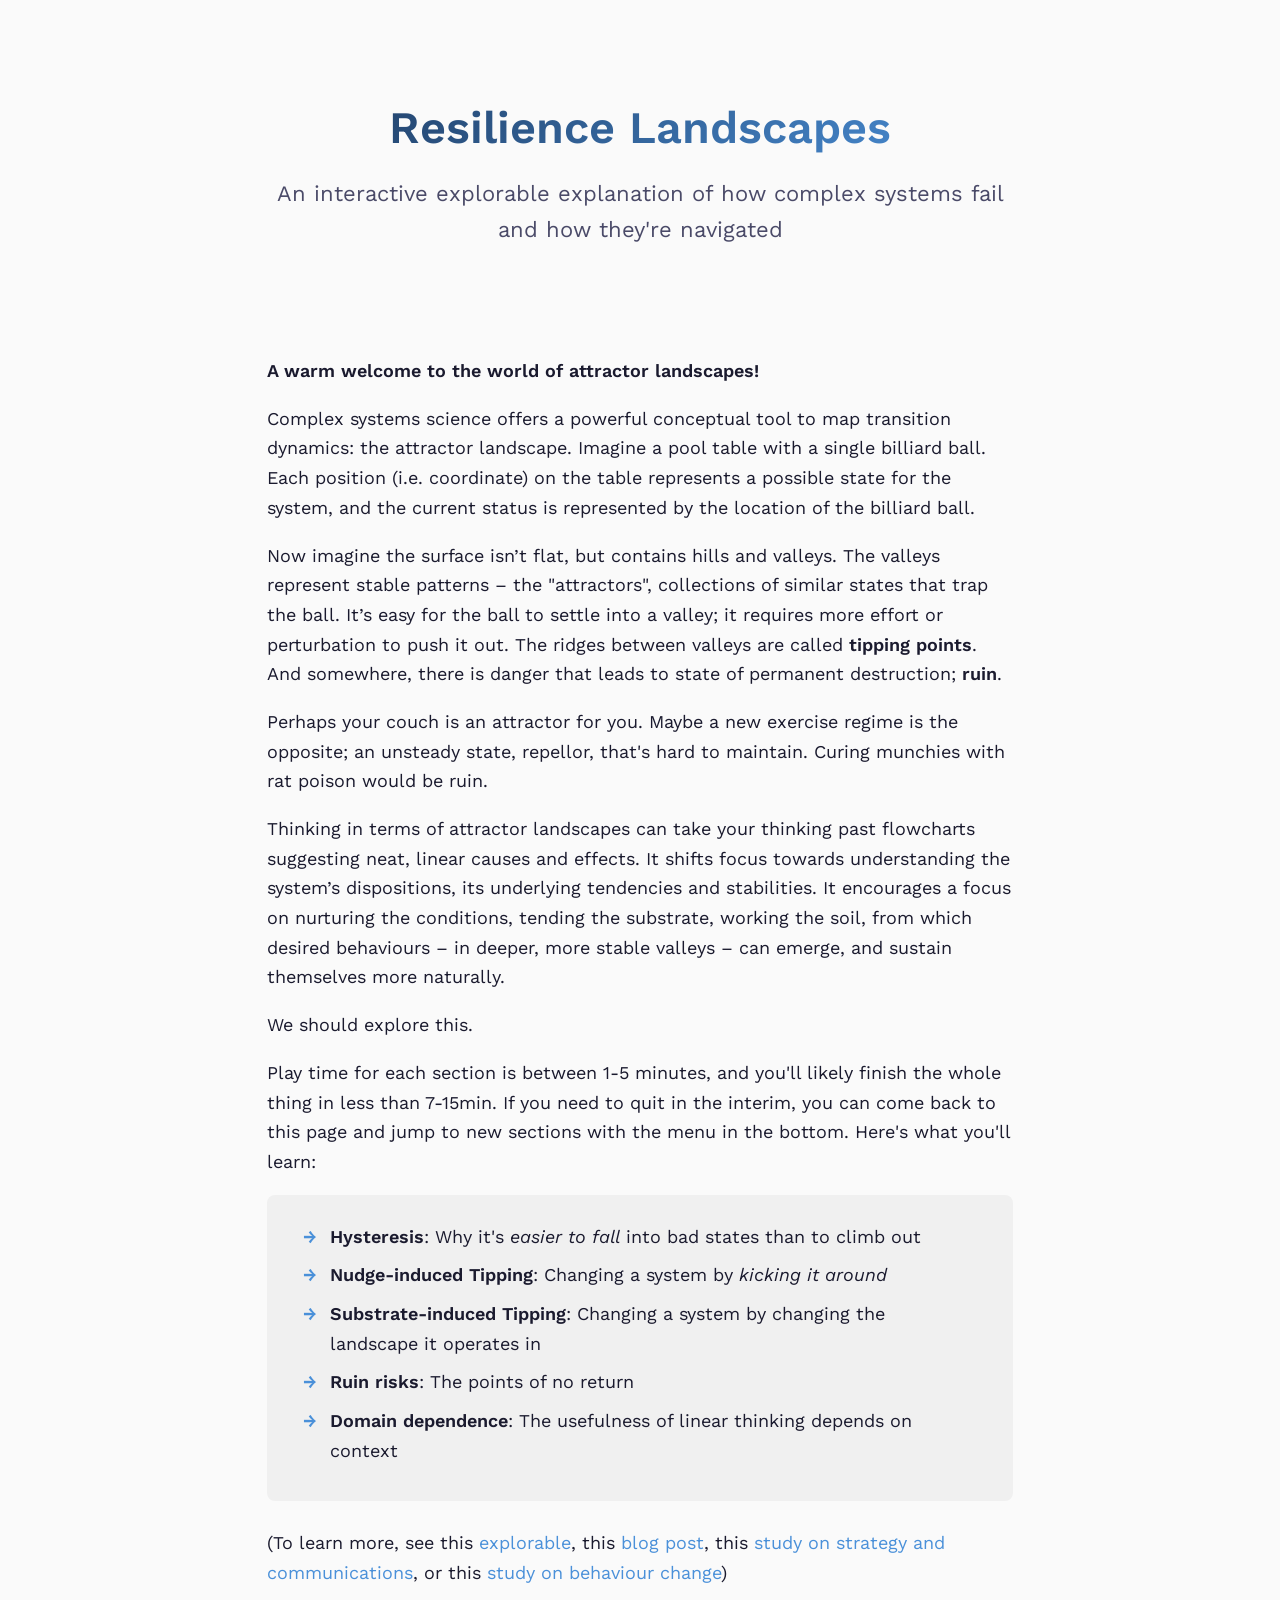
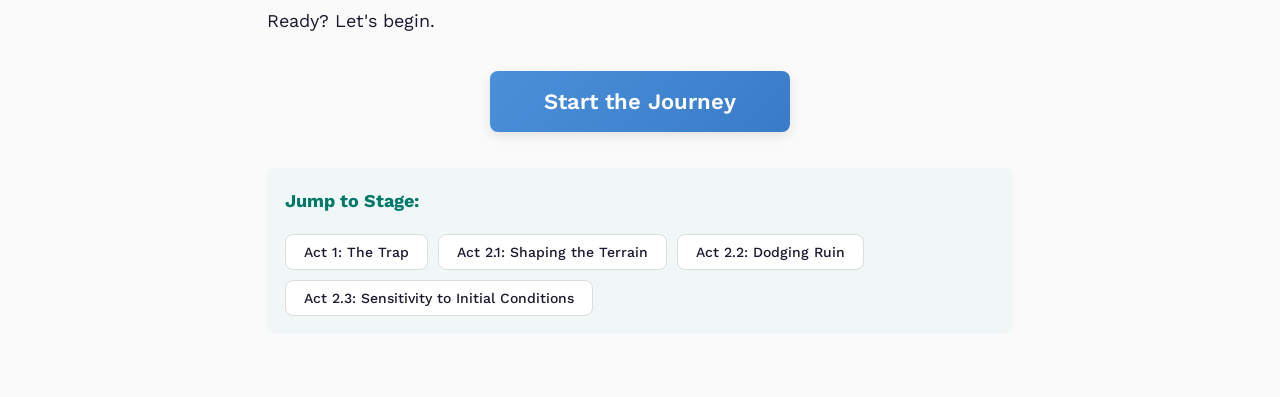
==== commit f98d394f: "Reorder Act 2 screens and add schematic images" ====
--- a/index.html
+++ b/index.html
@@ -16,10 +16,41 @@
 
     <!-- Styles -->
     <link rel="stylesheet" href="css/styles.css">
+
+    <!-- Google Analytics -->
+    <script async src="https://www.googletagmanager.com/gtag/js?id=G-QK90VZ0VQW"></script>
+    <script>
+        window.dataLayer = window.dataLayer || [];
+        function gtag() { dataLayer.push(arguments); }
+        gtag('js', new Date());
+        gtag('config', 'G-QK90VZ0VQW');
+    </script>
 </head>
 
 <body>
     <main id="app">
+        <!-- Progress Navigation -->
+        <nav class="progress-nav" id="progress-nav" style="display: none;">
+            <div class="progress-container">
+                <div class="dot-item" id="dot-act1" data-target="act1" title="Act 1: The Trap">
+                    <div class="dot"></div><span class="dot-label">1</span>
+                </div>
+                <div class="dot-line"></div>
+                <div class="dot-item" id="dot-act2-s1" data-target="act2-s1" title="Act 2.1: Shaping the Terrain">
+                    <div class="dot"></div><span class="dot-label">2.1</span>
+                </div>
+                <div class="dot-line"></div>
+                <div class="dot-item" id="dot-act2-s2" data-target="act2-s2" title="Act 2.2: Dodging Ruin">
+                    <div class="dot"></div><span class="dot-label">2.2</span>
+                </div>
+                <div class="dot-line"></div>
+                <div class="dot-item" id="dot-act2-s3" data-target="act2-s3"
+                    title="Act 2.3: Sensitivity to Initial Conditions">
+                    <div class="dot"></div><span class="dot-label">2.3</span>
+                </div>
+            </div>
+        </nav>
+
         <!-- Introduction -->
         <section class="narrative-section" id="intro">
             <!-- Title Section -->
@@ -39,7 +70,7 @@
             </p>
             <p>
                 Now imagine the surface isn’t flat, but contains hills and valleys. The valleys represent stable
-                patterns – the attractors, collections of similar states that “trap” the ball. It’s easy for the ball to
+                patterns – the "attractors", collections of similar states that trap the ball. It’s easy for the ball to
                 settle into a valley; it requires more effort or perturbation to push it out. The ridges between valleys
                 are called <strong>tipping points</strong>. And somewhere, there is danger that leads
                 to state of permanent destruction; <strong>ruin</strong>.
@@ -59,7 +90,11 @@
                 We should explore this.
             </p>
             <p>
-                In the next few minutes, you'll learn:
+                Play time for each section is between 1-5 minutes, and you'll likely finish the whole thing in less than
+                7-15min.
+                If you need to quit in the interim, you can come back to this page and jump to new sections with the
+                menu
+                in the bottom. Here's what you'll learn:
             </p>
             <ul class="learning-goals">
                 <li><strong>Hysteresis</strong>: Why it's <em>easier to fall</em> into bad states than to climb out</li>
@@ -221,14 +256,23 @@
 
                 <!-- Screen 2: Landscape Mechanics -->
                 <div id="act2-screen-concepts" class="screen">
-                    <h3>The Landscape of States</h3>
+                    <h3>A New Perspective</h3>
+                    <p>In Act 1, you saw how a system falls into an attractor – and you had to exert persistent effort
+                        to push it back out.</p>
+
+                    <p>Now we switch to a more elaborate view of the terrain – one where you have much less direct
+                        control.</p>
+
                     <p>In this view, each coordinate on the landscape represents a possible "state" of your system.</p>
-                    <p><strong>Valleys</strong> are attractors: collections of coordinates that naturally pull the
-                        system toward
-                        them. If <span class="val-goal">your goal</span> is a set of states in an attractor, it's easy
+
+                    <img src="img/landscape.png" alt="The Landscape of States"
+                        style="width:100%; max-width:400px; margin: -05% auto -05% auto; display:block; clip-path: inset(18% 0 18% 0);">
+
+                    <p><strong>Valleys</strong> are collections of coordinates that naturally pull the system toward
+                        them. If <span class="val-goal">your goal</span> is a set of states in a valley, it's easy
                         to maintain it.</p>
-                    <p><strong>Ridges</strong> are "repellors": unstable or difficult states that push the system away.
-                        If <span class="val-goal">your goal</span> is a set of states in a repellor, it's difficult to
+                    <p><strong>Ridges</strong> are unstable or difficult states that push the system away.
+                        If <span class="val-goal">your goal</span> is a set of states on a ridge, it's difficult to
                         maintain it.
                     </p>
                     <p>But navigation is not necessarily about moving the ball directly – it could be about shaping the
@@ -256,19 +300,27 @@
                     <p>Now it's your turn. To help <span class="val-system">the system</span> reach <span
                             class="val-goal">the goal</span>, you must reshape the terrain itself. But first, a few
                         concepts.</p>
-                    <p>When real systems abruptly change their state ("tip"), it happens by one or both of the following
-                        processes:</p>
-                    <p>
-                        <strong>N-Tipping</strong> ("noise-induced"): In Act 1, you nudged the system over a tipping
-                        point, and it fell into the attractor valley.
-                    </p>
-                    <p>
-                        <strong>B-tipping</strong> ("bifurcation-induced"): Here tipping occurs, when what the landscape
-                        allows, is changed.
+                    <p>When real systems abruptly change their state ("tip"), you can think of it happening in different
+                        ways:</p>
+                    <p>
+                        <strong>Control-driven Tipping</strong>: In Act 1, you deliberately pushed the system over a
+                        ridge step by step. This is intentional effort – like choosing to scale a mountain to reach a
+                        new destination.
+                    </p>
+                    <p>
+                        <strong>N-Tipping</strong> ("noise-induced"): This is what you just observed with the red
+                        arrows. The system wanders randomly due to unexpected shocks or environmental noise, eventually
+                        being knocked over a tipping point by chance.
+                    </p>
+                    <p>
+                        <strong>B-Tipping</strong> ("bifurcation-induced"): Here, the tipping happens because the
+                        landscape itself changes. What used to be a stability-inducing valley slowly flattens out until
+                        it offers no protection at all. Once that stability is gone, even the smallest amount of
+                        everyday noise will push the system into a new state.
                     </p>
                     <p>In what follows, you're acting more as a steward than a driver of the system. <strong>Stamp the
-                            terrain</strong> (click to lift/lower) to create a path of attractors – and
-                        remove the repellors standing in the way.</p>
+                            terrain</strong> (click to lift/lower) to create a path of valleys – and
+                        remove the ridges standing in the way.</p>
                     <button class="continue-btn" id="act2-btn-start">Start stewarding</button>
                     <p class="tip" style="font-size: 0.85rem; color: #666; margin-top: 0.75rem; font-style: italic;">
                         💡 Tip: On a computer, you can right-click to quickly toggle between lift and lower.
@@ -280,6 +332,10 @@
                     <h3>Success!</h3>
                     <p>You reached <span class="val-goal">the goal</span> in <span class="val-clicks">X</span>
                         stamps.
+                    </p>
+                    <p>By the way, in complex systems science, these <strong>Valleys</strong> are formally called
+                        <strong>Attractors</strong>, and the <strong>Ridges</strong> are called
+                        <strong>Repellors</strong>. You just practically applied attractor dynamics!
                     </p>
                     <p>But can we be more strategic? Often, it's more effective to first <strong>lower terrain below
                             the
@@ -352,8 +408,8 @@
                         can be
                         effective, but only in the appropriate context; in this case, stability. Conversely, in
                         stable
-                        terrains, moving the ball by only shifting the area directly around it, can be very
-                        wasteful.
+                        terrains, moving the ball by only shifting the directly adjacent area can be very
+                        wasteful: You can just .
                     </p>
                     <p>By moulding what's possible, you enabled positive B-tipping and mastered the first stage of
                         managing resilience landscapes.</p>
@@ -402,8 +458,7 @@
                 <div id="act2-screen-sensitivity-explainer" class="screen">
                     <h3>Sensitivity to Initial Conditions</h3>
                     <p>Even though the ball started at the exact same spot, tiny microscopic differences (and
-                        randomness) caused
-                        it to take a completely different path.</p>
+                        randomness) caused it to take quite a different path.</p>
                     <p>This is the hallmark of chaos: <strong>Sensitivity to Initial Conditions</strong> (AKA "the
                         butterfly
                         effect").</p>
@@ -416,57 +471,6 @@
                             target="_blank">here</a>.</p>
                     <button class="continue-btn" id="act2-explainer-btn-next">Continue</button>
                 </div>
-
-                <!-- Questionnaire -->
-                <div id="act2-screen-questionnaire" class="screen">
-                    <h3>Reflection</h3>
-                    <p>Help us understand how these concepts apply to your system.</p>
-
-                    <form name="act2-reflection" method="POST" netlify data-netlify="true" class="feedback-form"
-                        style="display: block;">
-                        <input type="hidden" name="form-name" value="act2-reflection" />
-
-                        <!-- Honeypot field -->
-                        <div class="ohnohoney">
-                            <label for="website-reflect">Website</label>
-                            <input type="text" name="website" id="website-reflect" autocomplete="off" tabindex="-1" />
-                        </div>
-
-                        <label style="display:block; margin-top:1rem; font-weight:bold;">1. Ruin States</label>
-                        <p style="font-size:0.9rem; margin-bottom:0.5rem;">What might be a "ruin state" (point of no
-                            return) for <span class="val-system">your system</span>?</p>
-                        <textarea name="ruin_examples"
-                            placeholder="e.g. Bankruptcy, ecological collapse, loss of trust..."
-                            style="width: 100%; min-height: 60px;"></textarea>
-
-                        <label style="display:block; margin-top:1rem; font-weight:bold;">2. Adjacent
-                            Possible</label>
-                        <p style="font-size:0.9rem; margin-bottom:0.5rem;">If <span class="val-system">your
-                                system</span> is your system and <span class="val-goal">the goal</span> is a goal...
-                            what is a positive "adjacent possible" state available right now? E.g. for a person
-                            who's
-                            looking to increase their physical activity, this could be going out for one extra walk
-                            every week.</p>
-                        <textarea name="adjacent_possible" placeholder="A state one step from where you're at"
-                            style="width: 100%; min-height: 60px;"></textarea>
-
-                        <div style="margin-top:1rem;">
-                            <label style="display:flex; align-items:center; gap:0.5rem;">
-                                <input type="checkbox" name="cant_think_of_anything" value="yes">
-                                <span>I can't think of anything right now.</span>
-                            </label>
-                        </div>
-
-                        <p style="font-size: 0.8rem; color: #666; margin-top: 1rem;">
-                            Privacy Note: Your responses are anonymous and help us improve this educational tool.
-                            Avoid
-                            sharing data from which you or others could be identified.
-                        </p>
-
-                        <button type="submit" class="continue-btn" style="margin-top:1rem;">Submit &
-                            Continue</button>
-                    </form>
-                </div>
             </div>
 
             <div class="act-content">
@@ -549,6 +553,11 @@
         <!-- Act 2 Debrief Part 2 -->
         <section class="debrief-section" id="act2-debrief-extra" style="display: none;">
             <div class="debrief-content">
+                <p>
+                    If we consider the example of smoking, the starting landscape might look something like this:
+                </p>
+                <img src="img/smoking_landscape_schematic.png" alt="Smoking Landscape Schematic"
+                    style="width:100%; max-width:600px; margin: 1rem auto; display:block;">
                 <p>
                     Consider the following example, and the idiom <em>The straw that broke the camel's back</em>:
                 </p>
@@ -565,9 +574,14 @@
                     events such as facing some adversity or disappointment, or being offered a smoke by a colleague –
                     could make the system tip back to the previous attractor (smoking). In such a way, the process of
                     stopping smoking and relapsing can be explained as a combination of B and N-tipping." <br><br>
-                    - Adapted from (<a href="https://www.tandfonline.com/doi/full/10.1080/17437199.2022.2146598"
-                        target="_blank">this article</a>)
+                    - Adapted from <a href="https://www.tandfonline.com/doi/full/10.1080/17437199.2022.2146598"
+                        target="_blank">this article</a>
                 </blockquote>
+                <p>
+                    The process might look something like this:
+                </p>
+                <img src="img/smoking_1d_schematic.png" alt="Smoking 1D Schematic"
+                    style="width:100%; max-width:600px; margin: 1rem auto; display:block;">
                 <p>
                     When the camel's back finally breaks, you may see analysts running to the scene – to examine the
                     unique back-breaking abilities of the final straw. But often it was never that specific straw! It
@@ -575,8 +589,62 @@
                     everything that came before; the forces shaping of the landscape, and those moving the ball.
                 </p>
 
+                <button class="continue-btn" id="continue-to-act2-reflection"
+                    style="margin-top: 2rem;">Continue</button>
+            </div>
+        </section>
+
+        <!-- Act 2 Reflection -->
+        <section class="debrief-section" id="act2-reflection-section" style="display: none;">
+            <div class="debrief-content">
+                <h3>Reflection</h3>
+                <p>Help us understand how these concepts apply to your system.</p>
+
+                <form name="act2-reflection" method="POST" netlify data-netlify="true" class="feedback-form"
+                    style="display: block;">
+                    <input type="hidden" name="form-name" value="act2-reflection" />
+
+                    <!-- Honeypot field -->
+                    <div class="ohnohoney">
+                        <label for="website-reflect">Website</label>
+                        <input type="text" name="website" id="website-reflect" autocomplete="off" tabindex="-1" />
+                    </div>
+
+                    <label style="display:block; margin-top:1rem; font-weight:bold;">1. Ruin States</label>
+                    <p style="font-size:0.9rem; margin-bottom:0.5rem;">What might be a "ruin state" (point of no
+                        return) for <span class="val-system">your system</span>?</p>
+                    <textarea name="ruin_examples" placeholder="e.g. Bankruptcy, ecological collapse, loss of trust..."
+                        style="width: 100%; min-height: 60px;"></textarea>
+
+                    <label style="display:block; margin-top:1rem; font-weight:bold;">2. Adjacent
+                        Possible</label>
+                    <p style="font-size:0.9rem; margin-bottom:0.5rem;">If <span class="val-system">your
+                            system</span> is your system and <span class="val-goal">the goal</span> is a goal...
+                        what is a positive "adjacent possible" state available right now? E.g. for a person
+                        who's
+                        looking to increase their physical activity, this could be going out for one extra walk
+                        every week.</p>
+                    <textarea name="adjacent_possible" placeholder="A state one step from where you're at"
+                        style="width: 100%; min-height: 60px;"></textarea>
+
+                    <div style="margin-top:1rem;">
+                        <label style="display:flex; align-items:center; gap:0.5rem;">
+                            <input type="checkbox" name="cant_think_of_anything" value="yes">
+                            <span>I can't think of anything right now.</span>
+                        </label>
+                    </div>
+
+                    <p style="font-size: 0.8rem; color: #666; margin-top: 1rem;">
+                        Privacy Note: Your responses are anonymous and help us improve this educational tool.
+                        Avoid
+                        sharing data from which you or others could be identified.
+                    </p>
+                </form>
+
                 <p style="margin-top: 2rem; font-weight: bold;">
-                    What are your impressions of this interactive exploration? We'd love to hear from you.
+                    What are your impressions of this interactive exploration? Can you think of any real-world analogy
+                    or story, of what happened when <span class="val-system">your system</span> was trying to reach
+                    <span class="val-goal">the goal</span>? I'd love to hear from you!
                 </p>
 
                 <form name="act2-feedback" method="POST" netlify data-netlify="true" class="feedback-form"
@@ -596,7 +664,7 @@
                         style="width: 100%; min-height: 100px; padding: 0.8rem; border-radius: 8px; border: 1px solid #ddd; font-family: inherit; margin-bottom: 1rem;"></textarea>
                 </form>
 
-                <button class="continue-btn" id="continue-to-act3">Continue</button>
+                <button class="continue-btn" id="continue-to-act3">Submit & Continue to Act 3</button>
             </div>
         </section>
 
@@ -842,7 +910,8 @@
                     more strange and wonderful
                     phenomena
                     that prohibit direct control in real-world contexts, helping us better understand how to
-                    steward complex systems.
+                    steward complex systems. The goal isn't to predict the future – it's to build systems
+                    that can handle the futures we can't predict.
                 </p>
                 <p>
                     Meanwhile, to learn more, see this <a href="https://ncase.me/attractors"
@@ -852,15 +921,14 @@
                         communications</a>, or this <a href="https://doi.org/10.1080/17437199.2022.2146598"
                         target="_blank">study on behaviour change</a>.
                 </p>
-                <blockquote>
-                    "The goal isn't to predict the future—it's to build systems
-                    that can handle the futures we can't predict."
-                </blockquote>
-                <p>
-                    So, shape your terrain, cut the downside, and open up the upside. <br><br>Take care and see you
-                    later!
+                <p>
+                    So, shape your terrain, take care, and see you later!
                 </p>
                 <button class="continue-btn" id="restart-btn-end">Start Over</button>
+                <p>
+                    <em><br>Based on research by Matti T.J. Heino and colleagues on attractor landscapes and
+                        resilience under uncertainty.</em>
+                </p>
             </div>
         </section>
 
@@ -879,6 +947,7 @@
     <script src="js/acts/act3-wobble.js"></script>
     <script src="js/acts/act4-panic.js"></script>
     <script src="js/acts/act5-governor.js"></script>
+    <script src="js/analytics.js"></script>
     <script src="js/main.js"></script>
 </body>
 
--- a/css/styles.css
+++ b/css/styles.css
@@ -307,6 +307,7 @@
     font-weight: 600;
     font-size: var(--font-size-large);
     box-shadow: var(--shadow-md);
+    transition: transform 0.15s ease-out, box-shadow 0.15s ease-out;
 }
 
 .start-button:hover,
@@ -1228,4 +1229,82 @@
 
 .feedback.error {
     color: var(--accent-danger);
+}
+
+/* ========================================
+   PROGRESS NAVIGATION
+   ======================================== */
+.progress-nav {
+    position: sticky;
+    top: 0;
+    background: rgba(250, 250, 250, 0.95);
+    backdrop-filter: blur(8px);
+    z-index: 1000;
+    padding: var(--space-md) 0;
+    margin-bottom: var(--space-xl);
+    border-bottom: 1px solid rgba(0, 0, 0, 0.05);
+}
+
+.progress-container {
+    display: flex;
+    justify-content: space-between;
+    align-items: center;
+    max-width: 500px;
+    margin: 0 auto;
+    padding: 0 var(--space-md);
+}
+
+.dot-item {
+    display: flex;
+    flex-direction: column;
+    align-items: center;
+    gap: 4px;
+    cursor: pointer;
+    opacity: 0.5;
+    transition: opacity var(--transition-medium);
+}
+
+.dot-item.active {
+    opacity: 1;
+}
+
+.dot-item.completed {
+    opacity: 0.8;
+}
+
+.dot {
+    width: 14px;
+    height: 14px;
+    border-radius: 50%;
+    background-color: var(--text-muted);
+    transition: all var(--transition-medium);
+}
+
+.dot-item.active .dot {
+    background-color: var(--accent-primary);
+    transform: scale(1.3);
+    box-shadow: 0 0 0 4px rgba(74, 144, 217, 0.2);
+}
+
+.dot-item.completed .dot {
+    background-color: var(--elevation-shallow);
+}
+
+.dot-label {
+    font-size: 12px;
+    font-weight: 600;
+    color: var(--text-secondary);
+}
+
+.dot-item.active .dot-label {
+    color: var(--accent-primary);
+}
+
+.dot-line {
+    flex-grow: 1;
+    height: 2px;
+    background-color: var(--text-muted);
+    opacity: 0.3;
+    margin: 0 10px;
+    transform: translateY(-10px);
 }
